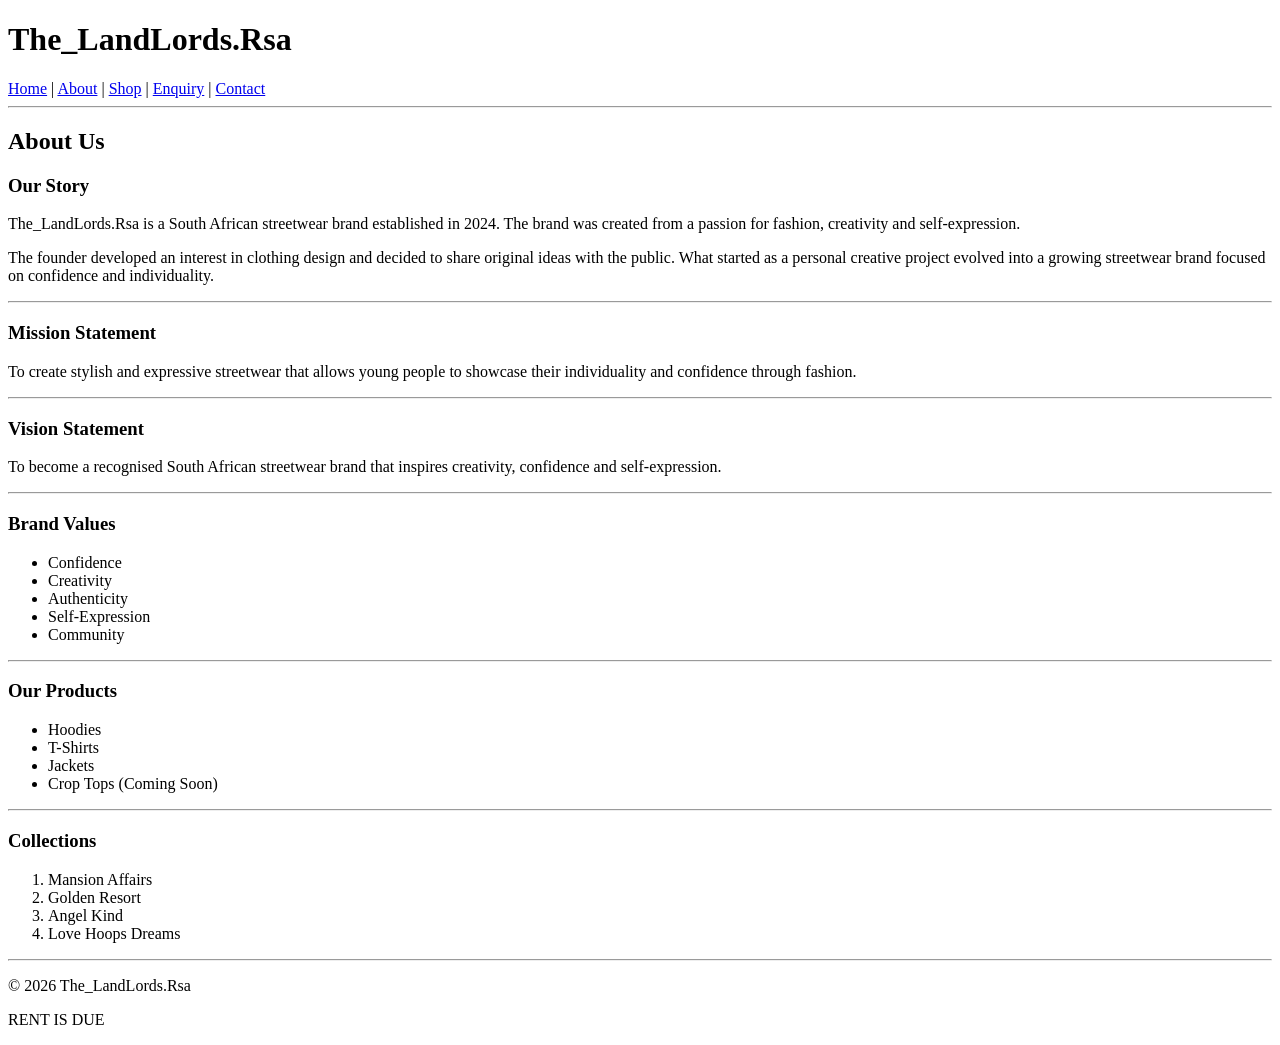
==== about.html @ b47ab53d "Add files via upload" ====
<!DOCTYPE html>
<html lang="en">

<head>
    <meta charset="UTF-8">
    <meta name="viewport" content="width=device-width, initial-scale=1.0">
    <title>The_LandLords.Rsa | About</title>
</head>

<body>

    <header>

        <h1>The_LandLords.Rsa</h1>

        <nav>
            <a href="index.html">Home</a> |
            <a href="about.html">About</a> |
            <a href="shop.html">Shop</a> |
            <a href="enquiry.html">Enquiry</a> |
            <a href="contact.html">Contact</a>
        </nav>

        <hr>

    </header>

    <main>

        <section>

            <h2>About Us</h2>

            <h3>Our Story</h3>

            <p>
                The_LandLords.Rsa is a South African streetwear brand
                established in 2024. The brand was created from a passion
                for fashion, creativity and self-expression.
            </p>

            <p>
                The founder developed an interest in clothing design and
                decided to share original ideas with the public. What
                started as a personal creative project evolved into a
                growing streetwear brand focused on confidence and
                individuality.
            </p>

        </section>

        <hr>

        <section>

            <h3>Mission Statement</h3>

            <p>
                To create stylish and expressive streetwear that allows
                young people to showcase their individuality and confidence
                through fashion.
            </p>

        </section>

        <hr>

        <section>

            <h3>Vision Statement</h3>

            <p>
                To become a recognised South African streetwear brand that
                inspires creativity, confidence and self-expression.
            </p>

        </section>

        <hr>

        <section>

            <h3>Brand Values</h3>

            <ul>
                <li>Confidence</li>
                <li>Creativity</li>
                <li>Authenticity</li>
                <li>Self-Expression</li>
                <li>Community</li>
            </ul>

        </section>

        <hr>

        <section>

            <h3>Our Products</h3>

            <ul>
                <li>Hoodies</li>
                <li>T-Shirts</li>
                <li>Jackets</li>
                <li>Crop Tops (Coming Soon)</li>
            </ul>

        </section>

        <hr>

        <section>

            <h3>Collections</h3>

            <ol>
                <li>Mansion Affairs</li>
                <li>Golden Resort</li>
                <li>Angel Kind</li>
                <li>Love Hoops Dreams</li>
            </ol>

        </section>

    </main>

    <hr>

    <footer>

        <p>&copy; 2026 The_LandLords.Rsa</p>

        <p>RENT IS DUE</p>

    </footer>

</body>

</html>
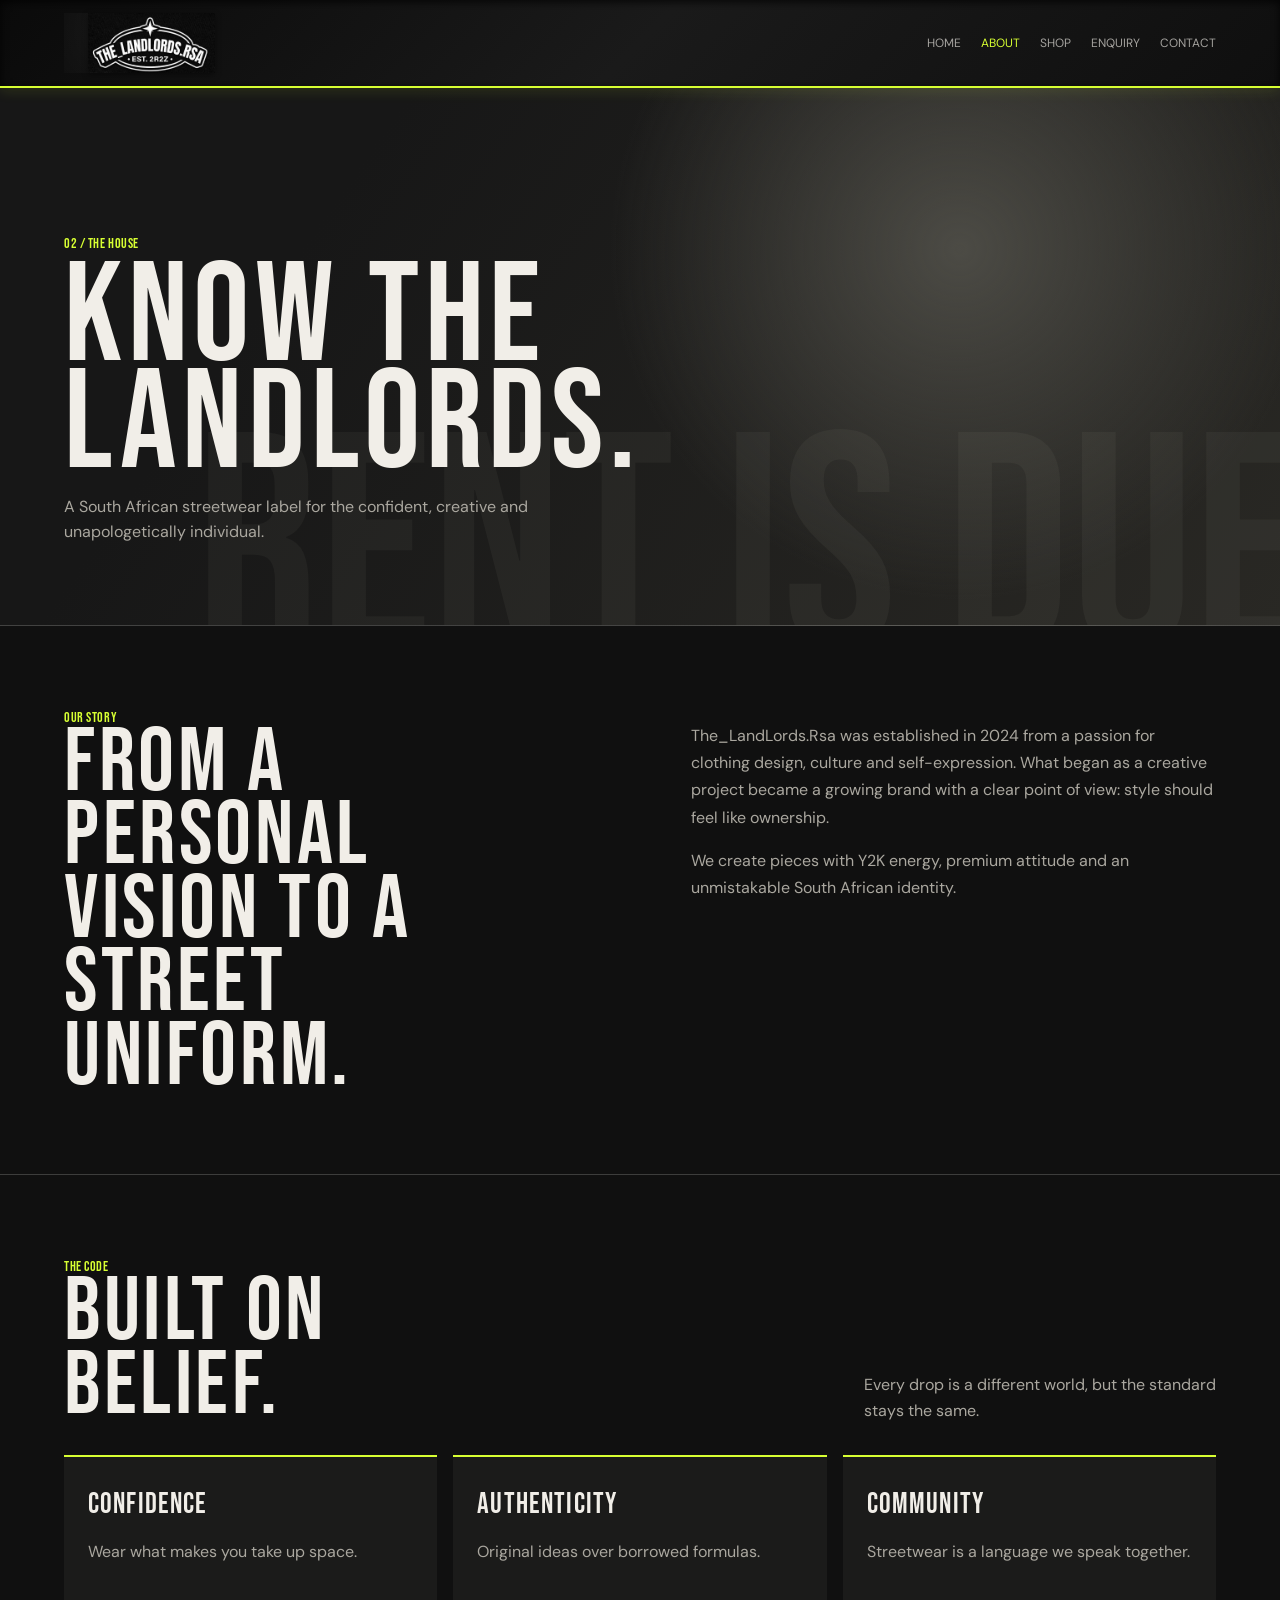
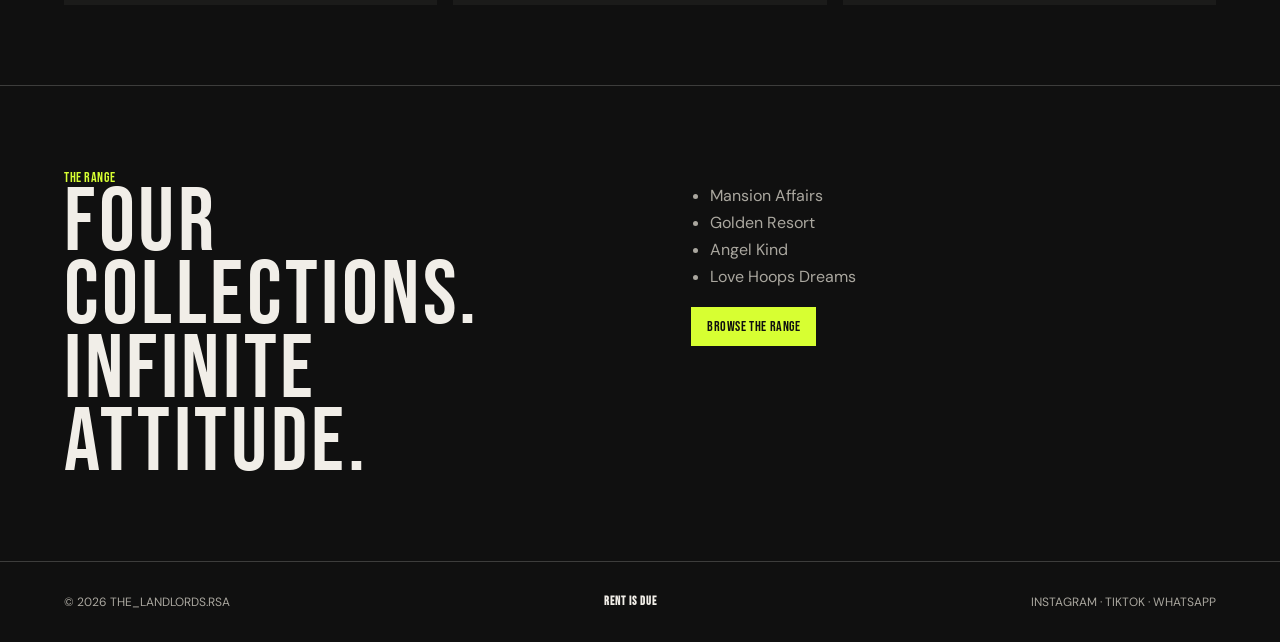
==== commit 9e7ed199: "Add files via upload" ====
--- a/about.html
+++ b/about.html
@@ -5,135 +5,19 @@
     <meta charset="UTF-8">
     <meta name="viewport" content="width=device-width, initial-scale=1.0">
     <title>The_LandLords.Rsa | About</title>
+    <link rel="stylesheet" href="site.css">
+    <script src="site.js" defer></script>
 </head>
 
 <body>
-
-    <header>
-
-        <h1>The_LandLords.Rsa</h1>
-
-        <nav>
-            <a href="index.html">Home</a> |
-            <a href="about.html">About</a> |
-            <a href="shop.html">Shop</a> |
-            <a href="enquiry.html">Enquiry</a> |
-            <a href="contact.html">Contact</a>
-        </nav>
-
-        <hr>
-
-    </header>
-
+    <header class="site-header"><a class="brand-logo" href="index.html"><img src="images/logo.png" alt="THE LANDLORDS.RSA" class="logo"></a><nav class="site-nav" aria-label="Main navigation"><a href="index.html">Home</a><a href="about.html" aria-current="page">About</a><a href="shop.html">Shop</a><a href="enquiry.html">Enquiry</a><a href="contact.html">Contact</a></nav></header>
     <main>
-
-        <section>
-
-            <h2>About Us</h2>
-
-            <h3>Our Story</h3>
-
-            <p>
-                The_LandLords.Rsa is a South African streetwear brand
-                established in 2024. The brand was created from a passion
-                for fashion, creativity and self-expression.
-            </p>
-
-            <p>
-                The founder developed an interest in clothing design and
-                decided to share original ideas with the public. What
-                started as a personal creative project evolved into a
-                growing streetwear brand focused on confidence and
-                individuality.
-            </p>
-
-        </section>
-
-        <hr>
-
-        <section>
-
-            <h3>Mission Statement</h3>
-
-            <p>
-                To create stylish and expressive streetwear that allows
-                young people to showcase their individuality and confidence
-                through fashion.
-            </p>
-
-        </section>
-
-        <hr>
-
-        <section>
-
-            <h3>Vision Statement</h3>
-
-            <p>
-                To become a recognised South African streetwear brand that
-                inspires creativity, confidence and self-expression.
-            </p>
-
-        </section>
-
-        <hr>
-
-        <section>
-
-            <h3>Brand Values</h3>
-
-            <ul>
-                <li>Confidence</li>
-                <li>Creativity</li>
-                <li>Authenticity</li>
-                <li>Self-Expression</li>
-                <li>Community</li>
-            </ul>
-
-        </section>
-
-        <hr>
-
-        <section>
-
-            <h3>Our Products</h3>
-
-            <ul>
-                <li>Hoodies</li>
-                <li>T-Shirts</li>
-                <li>Jackets</li>
-                <li>Crop Tops (Coming Soon)</li>
-            </ul>
-
-        </section>
-
-        <hr>
-
-        <section>
-
-            <h3>Collections</h3>
-
-            <ol>
-                <li>Mansion Affairs</li>
-                <li>Golden Resort</li>
-                <li>Angel Kind</li>
-                <li>Love Hoops Dreams</li>
-            </ol>
-
-        </section>
-
+        <section class="page-hero"><span class="eyebrow">02 / The house</span><h1>Know the<br>landlords.</h1><p>A South African streetwear label for the confident, creative and unapologetically individual.</p></section>
+        <section class="section"><div class="split"><div><span class="eyebrow">Our story</span><h2>From a personal vision to a street uniform.</h2></div><div class="copy"><p>The_LandLords.Rsa was established in 2024 from a passion for clothing design, culture and self-expression. What began as a creative project became a growing brand with a clear point of view: style should feel like ownership.</p><p>We create pieces with Y2K energy, premium attitude and an unmistakable South African identity.</p></div></div></section>
+        <section class="section"><div class="section-heading"><div><span class="eyebrow">The code</span><h2>Built on<br>belief.</h2></div><p>Every drop is a different world, but the standard stays the same.</p></div><div class="info-grid"><article class="info-card"><h3>Confidence</h3><p>Wear what makes you take up space.</p></article><article class="info-card"><h3>Authenticity</h3><p>Original ideas over borrowed formulas.</p></article><article class="info-card"><h3>Community</h3><p>Streetwear is a language we speak together.</p></article></div></section>
+        <section class="section"><div class="split"><div><span class="eyebrow">The range</span><h2>Four collections.<br>Infinite attitude.</h2></div><div class="copy"><ul><li>Mansion Affairs</li><li>Golden Resort</li><li>Angel Kind</li><li>Love Hoops Dreams</li></ul><a class="button" href="shop.html">Browse the range</a></div></div></section>
     </main>
-
-    <hr>
-
-    <footer>
-
-        <p>&copy; 2026 The_LandLords.Rsa</p>
-
-        <p>RENT IS DUE</p>
-
-    </footer>
-
+    <footer class="site-footer"><span>&copy; 2026 The_LandLords.Rsa</span><strong>RENT IS DUE</strong><span>Instagram &middot; TikTok &middot; WhatsApp</span></footer>
 </body>
 
-</html>+</html>
--- a/site.css
+++ b/site.css
@@ -0,0 +1,94 @@
+@import url('https://fonts.googleapis.com/css2?family=Bebas+Neue&family=DM+Sans:wght@400;500;700&display=swap');
+
+:root { --ink: #101010; --panel: #1b1b1a; --paper: #f1eee8; --acid: #d7ff32; --muted: #aaa79f; --line: rgba(241,238,232,.2); }
+* { box-sizing: border-box; }
+html { scroll-behavior: smooth; }
+body { margin: 0; background: var(--ink); color: var(--paper); font-family: 'DM Sans', sans-serif; }
+a { color: inherit; }
+.brand, h1, h2, h3, .eyebrow, .label, .button, legend, .stat-number { font-family: 'Bebas Neue', Impact, sans-serif; letter-spacing: .04em; }
+.site-header { position: sticky; top: 0; z-index: 10; display: flex; align-items: center; justify-content: space-between; gap: 2rem; padding: 0.8rem 5vw; background: linear-gradient(135deg, #0a0a0a 0%, #1a1a1a 50%, #0f0f0f 100%); border-bottom: 2px solid var(--acid); backdrop-filter: blur(12px); box-shadow: inset 0 2px 8px rgba(0,0,0,0.8), 0 4px 12px rgba(215,255,50,0.1); }
+
+.brand-logo { text-decoration: none; height: 60px; display: flex; align-items: center; justify-content: center; padding: 0 1.5rem; position: relative; }
+
+.brand-logo::after { content: ''; position: absolute; inset: 0; background: radial-gradient(circle at 30% 30%, rgba(255,255,255,0.05), transparent 70%); pointer-events: none; }
+
+.logo { height: 60px; width: auto; display: block; position: relative; z-index: 1; filter: drop-shadow(0 2px 3px rgba(0,0,0,0.4)); transition: filter 0.3s ease; }
+
+.brand-logo:hover .logo { filter: drop-shadow(0 2px 4px rgba(0,0,0,0.5)); }
+.site-nav { display: flex; flex-wrap: wrap; gap: 1.25rem; font-size: .75rem; text-transform: uppercase; }
+.site-nav a { text-decoration: none; opacity: .65; }
+.site-nav a:hover, .site-nav a[aria-current='page'] { color: var(--acid); opacity: 1; }
+.hero, .page-hero { position: relative; overflow: hidden; background: radial-gradient(circle at 75% 30%, #4c4b45, transparent 34%), linear-gradient(125deg, #171717 25%, #292824 100%); }
+.hero { min-height: 78vh; display: flex; align-items: end; padding: 8rem 5vw 5rem; }
+.page-hero { padding: 9rem 5vw 4rem; border-bottom: 1px solid var(--line); }
+.hero::before, .page-hero::before { content: 'RENT IS DUE'; position: absolute; right: -2vw; bottom: -3vw; color: rgba(241,238,232,.04); font: 24vw/.7 'Bebas Neue', sans-serif; white-space: nowrap; }
+.hero-content, .page-hero > * { position: relative; z-index: 1; }
+.eyebrow { color: var(--acid); font-size: .9rem; text-transform: uppercase; }
+h1 { max-width: 950px; margin: .7rem 0 1rem; font-size: clamp(5rem, 15vw, 13rem); line-height: .76; font-weight: 400; }
+.page-hero h1 { font-size: clamp(4rem, 11vw, 9rem); }
+.hero p, .page-hero p { max-width: 34rem; color: var(--muted); line-height: 1.6; }
+.button { display: inline-block; padding: .7rem 1rem; color: var(--ink); background: var(--acid); text-decoration: none; font-size: .9rem; border: 0; cursor: pointer; }
+.button:hover { background: var(--paper); }
+.section { padding: 5rem 5vw; border-bottom: 1px solid var(--line); }
+.section-heading { display: flex; align-items: end; justify-content: space-between; gap: 2rem; margin-bottom: 2rem; }
+h2 { margin: 0; font-size: clamp(3rem, 7vw, 6rem); line-height: .82; font-weight: 400; }
+h3 { margin: .35rem 0 1rem; font-size: 1.8rem; font-weight: 400; }
+.section-heading p, .lede { max-width: 22rem; margin: 0; color: var(--muted); line-height: 1.6; }
+.collection-grid { display: grid; grid-template-columns: repeat(4, minmax(0, 1fr)); gap: 1rem; }
+.collection-tile { min-height: 22rem; display: flex; flex-direction: column; justify-content: end; padding: 1.25rem; background: linear-gradient(145deg, #383831, #171717); border: 1px solid var(--line); text-decoration: none; transition: transform .25s ease, border-color .25s ease; }
+.collection-tile:hover { transform: translateY(-6px); border-color: var(--acid); }
+.collection-tile span { color: var(--acid); font: .8rem 'Bebas Neue', sans-serif; }
+.collection-tile h3 { margin-bottom: 0; }
+.split { display: grid; grid-template-columns: 1fr 1fr; gap: clamp(2rem, 8vw, 9rem); align-items: start; }
+.split h2 { max-width: 30rem; }
+.stat-grid { display: grid; grid-template-columns: repeat(3, 1fr); gap: 1px; margin-top: 2rem; background: var(--line); }
+.stat { padding: 1.4rem; background: var(--panel); }
+.stat-number { display: block; color: var(--acid); font-size: 3rem; }
+.stat small { color: var(--muted); text-transform: uppercase; }
+.info-grid { display: grid; grid-template-columns: repeat(3, 1fr); gap: 1rem; }
+.info-card { padding: 1.5rem; background: var(--panel); border-top: 2px solid var(--acid); }
+.info-card p, .copy p, .copy li { color: var(--muted); line-height: 1.7; }
+.copy ul { padding-left: 1.2rem; }
+.form-layout { display: grid; grid-template-columns: .75fr 1.25fr; gap: 1rem; }
+.form-panel { padding: clamp(1.3rem, 4vw, 3rem); background: var(--panel); }
+form { display: grid; gap: 1.1rem; }
+fieldset { display: grid; gap: .65rem; padding: 0; border: 0; }
+legend { margin-bottom: .5rem; color: var(--acid); font-size: 1.35rem; }
+label { color: var(--muted); font-size: .78rem; text-transform: uppercase; }
+input, select, textarea { width: 100%; padding: .9rem; color: var(--paper); background: #262624; border: 1px solid var(--line); border-radius: 0; font: inherit; }
+input:focus, select:focus, textarea:focus { outline: 2px solid var(--acid); outline-offset: 2px; }
+textarea { min-height: 9rem; resize: vertical; }
+.form-actions { display: flex; gap: .7rem; flex-wrap: wrap; }
+.collection { padding: 5rem 5vw; border-top: 1px solid var(--line); }
+.product-grid { display: grid; grid-template-columns: repeat(3, minmax(0, 1fr)); gap: 1rem; }
+.product-card { min-width: 0; background: var(--panel); }
+.product-copy { padding: 1.1rem; }
+.product-type { color: var(--acid); font: .85rem 'Bebas Neue', sans-serif; text-transform: uppercase; }
+.product-card h3 { margin: .35rem 0 1.1rem; }
+.product-meta { display: flex; flex-direction: column; gap: .25rem; margin-top: -.5rem; margin-bottom: 1rem; }
+.product-collection { color: var(--paper); font-size: .72rem; text-transform: uppercase; letter-spacing: .12em; }
+.product-colors { color: var(--muted); font-size: .74rem; }
+.variant-row { display: flex; gap: .45rem; margin: -.35rem 0 .85rem; }
+.color-swatch { display: inline-block; width: 1rem; height: 1rem; border: 1px solid rgba(241,238,232,.35); background: var(--swatch); cursor: pointer; padding: 0; box-shadow: inset 0 0 0 1px rgba(16,16,16,.45); transition: transform .2s ease, border-color .2s ease; }
+.color-swatch:hover, .color-swatch:focus-visible { transform: translateY(-1px); border-color: rgba(241,238,232,.8); }
+.color-swatch.is-active { outline: 2px solid rgba(215,255,50,.7); outline-offset: 2px; }
+.site-footer { display: flex; justify-content: space-between; gap: 1rem; padding: 2rem 5vw; color: var(--muted); font-size: .75rem; text-transform: uppercase; }
+.site-footer strong { color: var(--paper); font-family: 'Bebas Neue', sans-serif; letter-spacing: .08em; }
+/* Product imagery is independent per garment; the second face can be supplied later. */
+.product-visual { position: relative; aspect-ratio: 4 / 5; overflow: hidden; background: #ffffff; perspective: none; }
+.product-visual::after { content: ''; display: none; }
+.product-visual img { position: relative; z-index: 1; width: 100%; height: 100%; display: block; object-fit: contain; opacity: 1; transform: scale(1); animation: none; transition: transform .3s ease; }
+.product-visual:hover img { transform: scale(1.05); }
+.product-visual::before { content: 'ADD PRODUCT IMAGE'; position: absolute; inset: 50% 1rem auto; color: rgba(241,238,232,.6); text-align: center; font: 1rem 'Bebas Neue', sans-serif; letter-spacing: .08em; z-index: 3; }
+.product-visual:not(.is-placeholder)::before { content: ''; }
+.zeeno-stage { min-height: 25rem; display: grid; place-items: center; isolation: isolate; background: #ffffff; }
+.zeeno-stage::before, .zeeno-stage::after { display: none; }
+.zeeno-stage .jersey-face { grid-area: 1 / 1; position: relative; z-index: 1; width: 90%; height: 90%; object-fit: contain; opacity: 1; animation: none; filter: none; transition: transform .3s ease, opacity .2s ease; }
+.zeeno-stage .jersey-back { opacity: 0; pointer-events: none; }
+.zeeno-stage.turning .jersey-front { opacity: 0; }
+.zeeno-stage.turning .jersey-back { opacity: 1; }
+.zeeno-meta { display: flex; justify-content: space-between; gap: 1rem; color: var(--muted); font-size: .72rem; text-transform: uppercase; }
+.material-note { margin-top: .7rem; color: var(--muted); font-size: .8rem; line-height: 1.5; }
+@keyframes garment-spin { from { transform: scale(1); } to { transform: scale(1); } }
+@media (prefers-reduced-motion: reduce) { *, *::before, *::after { scroll-behavior: auto !important; animation-duration: .01ms !important; transition-duration: .01ms !important; } }
+@media (max-width: 780px) { .site-header, .section-heading, .site-footer { align-items: flex-start; flex-direction: column; } .site-nav { gap: .7rem 1rem; } .hero { min-height: 66vh; } h1 { font-size: 24vw; } .collection-grid, .info-grid, .form-layout, .split, .product-grid { grid-template-columns: 1fr; } .collection-tile { min-height: 15rem; } .stat-grid { margin-top: 2rem; } }
